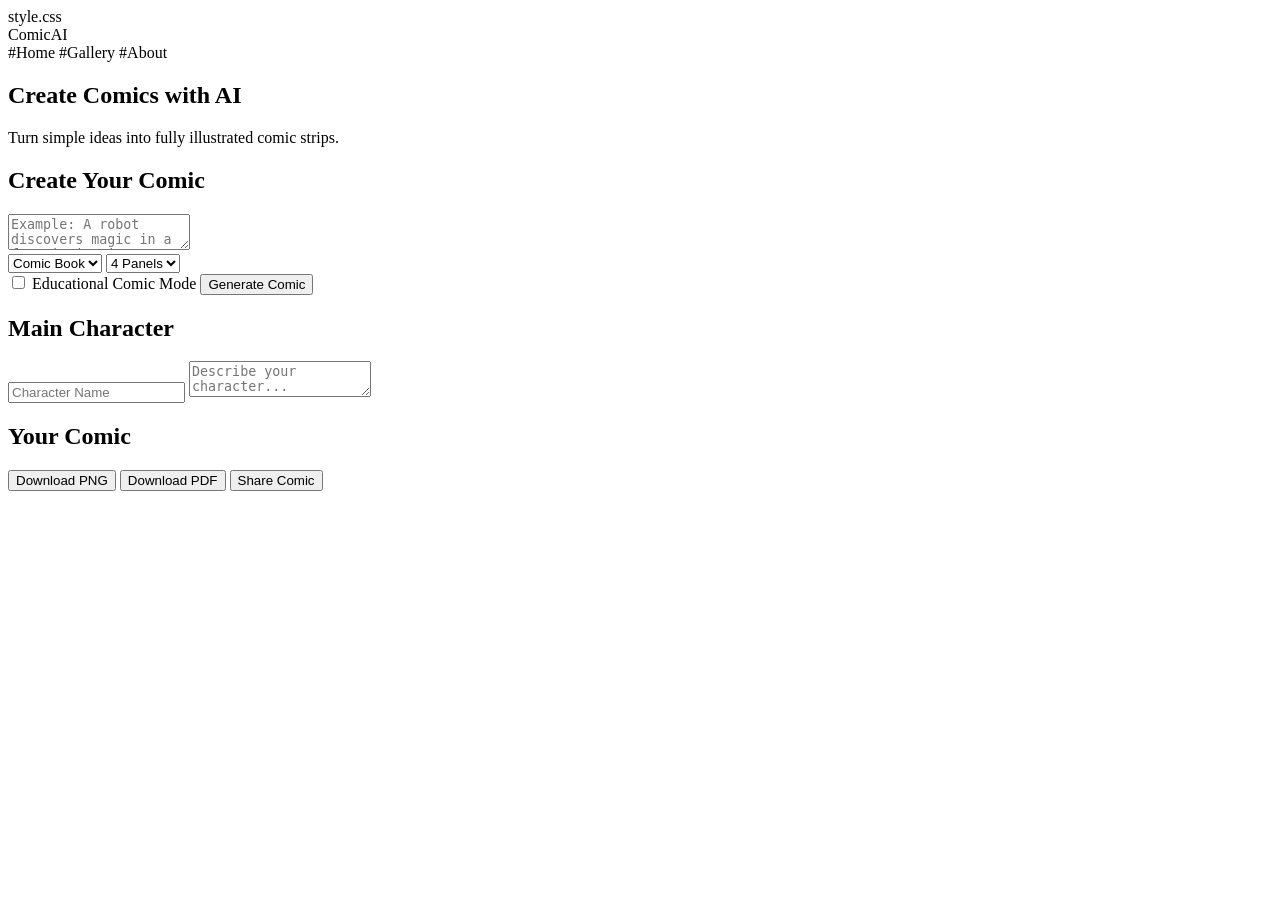
==== index.html @ 43e2dc26 "changes made" ====
<!DOCTYPE html>
<html lang="en">
<head>
    <meta charset="UTF-8">
    <meta name="viewport" content="width=device-width, initial-scale=1.0">
    <title>ComicAI Studio</title>
    style.css
</head>
<body>

    <!-- Navbar -->
    <header class="navbar">
        <div class="logo">ComicAI</div>

        <nav>
            #Home</a>
            #Gallery</a>
            #About</a>
        </nav>
    </header>

    <!-- Hero Section -->
    <section class="hero">
        <h1>Create Comics with AI</h1>
        <p>Turn simple ideas into fully illustrated comic strips.</p>
    </section>

    <!-- Comic Creator -->
    <section class="creator-box">
        <h2>Create Your Comic</h2>

        <textarea
            id="promptInput"
            placeholder="Example: A robot discovers magic in a futuristic city..."
        ></textarea>

        <div class="controls">
            <select id="styleSelect">
                <option>Comic Book</option>
                <option>Manga</option>
                <option>Cartoon</option>
                <option>Superhero</option>
                <option>Sci-Fi</option>
            </select>

            <select id="panelCount">
                <option value="4">4 Panels</option>
                <option value="6">6 Panels</option>
                <option value="8">8 Panels</option>
            </select>
        </div>

        <label class="learning-mode">
            <input type="checkbox">
            Educational Comic Mode
        </label>

        <button id="generateBtn">Generate Comic</button>
    </section>

    <!-- Character Builder -->
    <section class="character-builder">
        <h2>Main Character</h2>

        <input
            type="text"
            id="characterName"
            placeholder="Character Name">

        <textarea
            id="characterDescription"
            placeholder="Describe your character..."
        ></textarea>
    </section>

    <!-- Comic Output -->
    <section id="comicSection">
        <h2>Your Comic</h2>

        <div class="comic-grid"></div>
    </section>

    <!-- Download Buttons -->
    <section class="download-section">
        <button>Download PNG</button>
        <button>Download PDF</button>
        <button>Share Comic</button>
    </section>

    <!-- Community Section -->
    <section class="community">
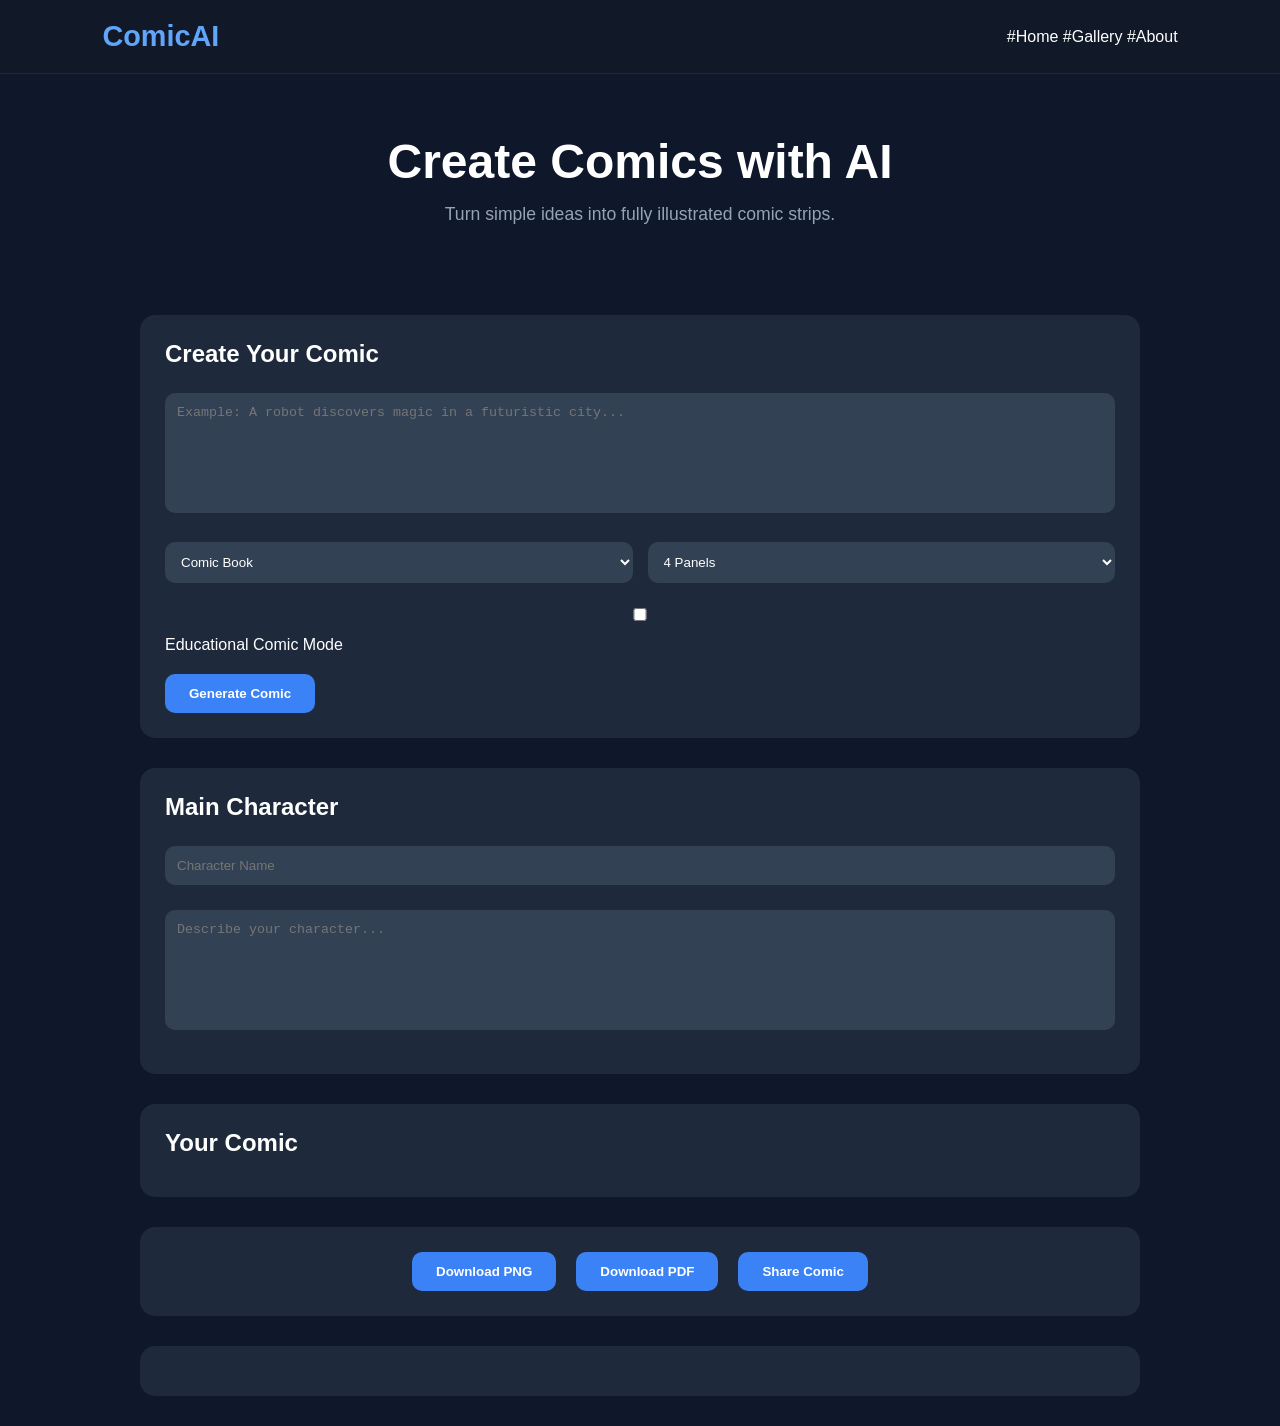
==== commit c13688b7: "changed again" ====
--- a/index.html
+++ b/index.html
@@ -4,7 +4,7 @@
     <meta charset="UTF-8">
     <meta name="viewport" content="width=device-width, initial-scale=1.0">
     <title>ComicAI Studio</title>
-    style.css
+    <link rel="stylesheet" href="style.css">
 </head>
 <body>
 
--- a/style.css
+++ b/style.css
@@ -0,0 +1,182 @@
+* {
+    margin: 0;
+    padding: 0;
+    box-sizing: border-box;
+}
+
+body {
+    font-family: Arial, sans-serif;
+    background: #0f172a;
+    color: white;
+    min-height: 100vh;
+}
+
+.navbar {
+    display: flex;
+    justify-content: space-between;
+    align-items: center;
+    padding: 20px 8%;
+    background: #111827;
+    border-bottom: 1px solid #1f2937;
+}
+
+.logo {
+    font-size: 1.8rem;
+    font-weight: bold;
+    color: #60a5fa;
+}
+
+nav {
+    display: flex;
+    gap: 25px;
+}
+
+nav a {
+    color: white;
+    text-decoration: none;
+    transition: 0.3s;
+}
+
+nav a:hover {
+    color: #60a5fa;
+}
+
+.hero {
+    text-align: center;
+    padding: 60px 20px;
+}
+
+.hero h1 {
+    font-size: 3rem;
+    margin-bottom: 15px;
+}
+
+.hero p {
+    color: #94a3b8;
+    font-size: 1.1rem;
+}
+
+.creator-box,
+.character-builder,
+.community,
+.download-section,
+#comicSection {
+    width: 90%;
+    max-width: 1000px;
+    margin: 30px auto;
+    background: #1e293b;
+    padding: 25px;
+    border-radius: 15px;
+}
+
+.creator-box h2,
+.character-builder h2,
+.community h2,
+#comicSection h2 {
+    margin-bottom: 15px;
+}
+
+textarea,
+input,
+select {
+    width: 100%;
+    padding: 12px;
+    margin-top: 10px;
+    margin-bottom: 15px;
+    border: none;
+    outline: none;
+    border-radius: 10px;
+    background: #334155;
+    color: white;
+}
+
+textarea {
+    min-height: 120px;
+    resize: none;
+}
+
+.controls {
+    display: flex;
+    gap: 15px;
+}
+
+button {
+    padding: 12px 24px;
+    border: none;
+    border-radius: 10px;
+    background: #3b82f6;
+    color: white;
+    cursor: pointer;
+    font-weight: bold;
+    transition: 0.3s;
+}
+
+button:hover {
+    background: #2563eb;
+    transform: translateY(-2px);
+}
+
+.learning-mode {
+    display: block;
+    margin-bottom: 20px;
+}
+
+.comic-grid {
+    display: grid;
+    grid-template-columns: repeat(auto-fit, minmax(300px, 1fr));
+    gap: 20px;
+}
+
+.comic-panel {
+    background: white;
+    color: black;
+    border-radius: 12px;
+    overflow: hidden;
+    min-height: 300px;
+    padding: 10px;
+    position: relative;
+}
+
+.comic-panel img {
+    width: 100%;
+    display: block;
+}
+
+.speech {
+    background: white;
+    border: 2px solid black;
+    border-radius: 20px;
+    padding: 10px;
+    margin-top: 10px;
+    font-weight: bold;
+}
+
+.download-section {
+    display: flex;
+    justify-content: center;
+    gap: 20px;
+}
+
+.community-grid {
+    display: grid;
+    grid-template-columns: repeat(auto-fit, minmax(220px, 1fr));
+    gap: 20px;
+}
+
+.community-card {
+    background: #334155;
+    padding: 40px;
+    text-align: center;
+    border-radius: 12px;
+    transition: 0.3s;
+}
+
+.community-card:hover {
+    transform: translateY(-5px);
+}
+
+footer {
+    text-align: center;
+    padding: 25px;
+    color: #94a3b8;
+}
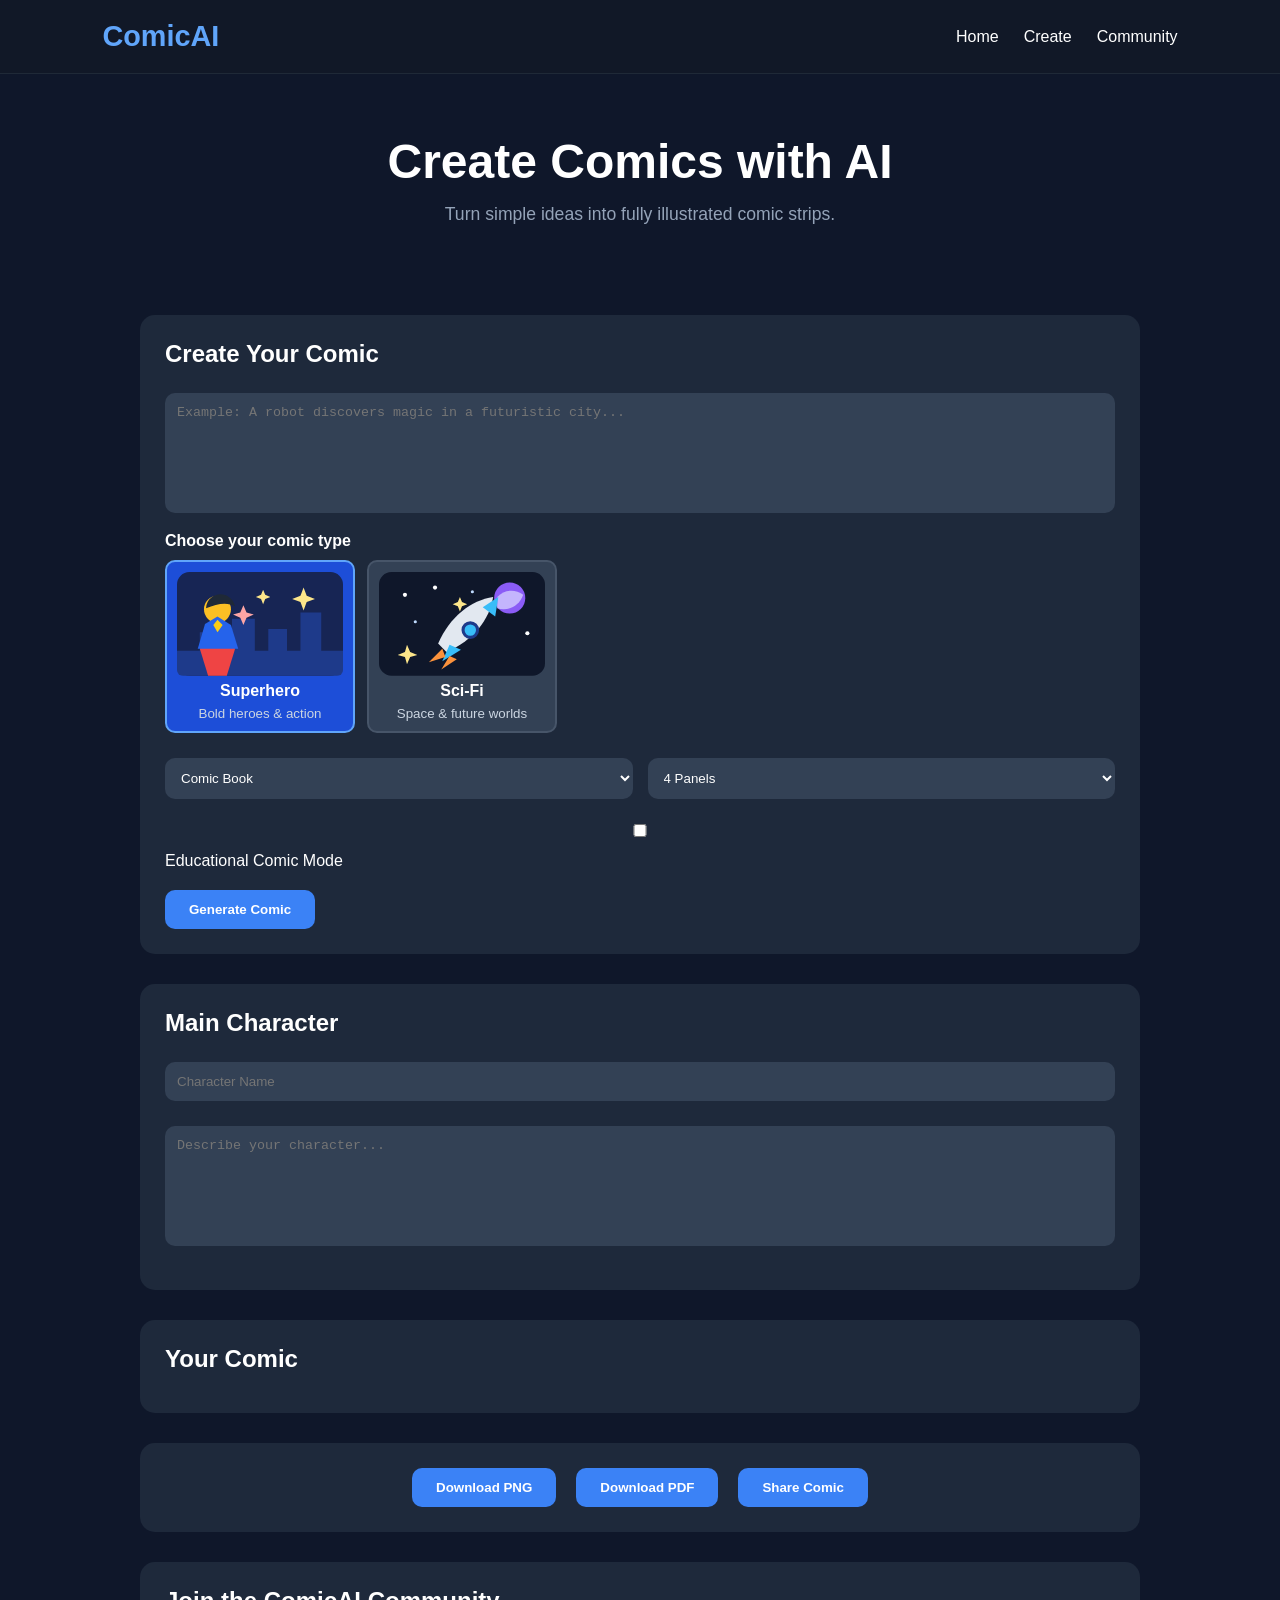
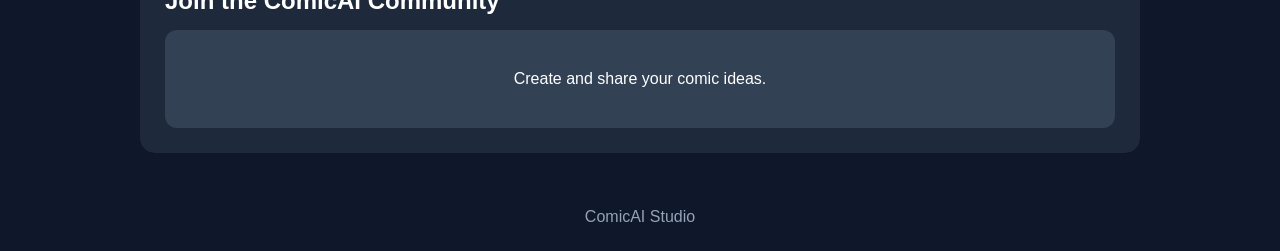
==== commit 4f35d1db: "I changed the types of comics to certain genres to be buttons so they are interactive and you can se" ====
--- a/index.html
+++ b/index.html
@@ -13,14 +13,14 @@
         <div class="logo">ComicAI</div>
 
         <nav>
-            #Home</a>
-            #Gallery</a>
-            #About</a>
+            <a href="#home">Home</a>
+            <a href="#comicSection">Create</a>
+            <a href="#community">Community</a>
         </nav>
     </header>
 
     <!-- Hero Section -->
-    <section class="hero">
+    <section class="hero" id="home">
         <h1>Create Comics with AI</h1>
         <p>Turn simple ideas into fully illustrated comic strips.</p>
     </section>
@@ -34,13 +34,56 @@
             placeholder="Example: A robot discovers magic in a futuristic city..."
         ></textarea>
 
+        <fieldset class="genre-picker">
+            <legend>Choose your comic type</legend>
+            <label class="genre-option">
+                <input type="radio" name="comicType" value="Superhero" checked>
+                <span>
+                    <svg class="genre-art superhero-art" viewBox="0 0 160 100" role="img" aria-label="Illustration of a superhero above a city">
+                        <rect width="160" height="100" rx="12" fill="#172554"/>
+                        <path d="M0 76h22V58h19v18h12V45h22v31h13V55h18v21h13V39h20v37h21v24H0z" fill="#1e3a8a"/>
+                        <path d="m22 74 16-17 18 17-8 26H30z" fill="#ef4444"/>
+                        <circle cx="39" cy="36" r="13" fill="#fbbf24"/>
+                        <path d="M28 35c1-16 23-19 28-2-7-4-17-3-28 2" fill="#1f2937"/>
+                        <path d="m27 50 12-7 13 8 7 23H20z" fill="#2563eb"/>
+                        <path d="m35 51 4-5 5 5-5 7z" fill="#facc15"/>
+                        <path d="m122 15 3 8 8 3-8 3-3 8-3-8-8-3 8-3zM83 17l2 5 5 2-5 2-2 5-2-5-5-2 5-2z" fill="#fde68a"/>
+                        <path d="m64 32 3 7 7 2-7 3-3 7-3-7-7-3 7-2z" fill="#fca5a5"/>
+                    </svg>
+                    <strong>Superhero</strong>
+                    <small>Bold heroes &amp; action</small>
+                </span>
+            </label>
+            <label class="genre-option">
+                <input type="radio" name="comicType" value="Sci-Fi">
+                <span>
+                    <svg class="genre-art scifi-art" viewBox="0 0 160 100" role="img" aria-label="Illustration of a rocket in outer space">
+                        <rect width="160" height="100" rx="12" fill="#0f172a"/>
+                        <circle cx="126" cy="25" r="15" fill="#8b5cf6"/>
+                        <path d="M114 24c7-7 17-8 25-2-4 11-14 16-25 13z" fill="#c4b5fd"/>
+                        <circle cx="25" cy="22" r="2" fill="#fff"/>
+                        <circle cx="54" cy="15" r="2" fill="#fff"/>
+                        <circle cx="143" cy="59" r="2" fill="#fff"/>
+                        <circle cx="35" cy="48" r="1.5" fill="#bfdbfe"/>
+                        <circle cx="90" cy="19" r="1.5" fill="#bfdbfe"/>
+                        <path d="M57 69c11-26 32-42 53-45-3 21-19 42-45 53z" fill="#e2e8f0"/>
+                        <path d="m100 34 15-10-3 19z" fill="#38bdf8"/>
+                        <path d="m68 70-7 16 18-11z" fill="#38bdf8"/>
+                        <circle cx="88" cy="56" r="7" fill="#38bdf8" stroke="#1e3a8a" stroke-width="3"/>
+                        <path d="m61 74-13 13 16-5M68 81l-8 13 15-10" fill="#fb923c"/>
+                        <path d="m27 70 3 7 7 3-7 2-3 7-2-7-7-2 7-3zM78 24l2 5 5 2-5 2-2 5-2-5-5-2 5-2z" fill="#fde68a"/>
+                    </svg>
+                    <strong>Sci-Fi</strong>
+                    <small>Space &amp; future worlds</small>
+                </span>
+            </label>
+        </fieldset>
+
         <div class="controls">
             <select id="styleSelect">
                 <option>Comic Book</option>
                 <option>Manga</option>
                 <option>Cartoon</option>
-                <option>Superhero</option>
-                <option>Sci-Fi</option>
             </select>
 
             <select id="panelCount">
@@ -88,4 +131,17 @@
     </section>
 
     <!-- Community Section -->
-    <section class="community">+    <section class="community" id="community">
+        <h2>Join the ComicAI Community</h2>
+        <div class="community-grid">
+            <div class="community-card">Create and share your comic ideas.</div>
+        </div>
+    </section>
+
+    <footer>
+        <p>ComicAI Studio</p>
+    </footer>
+
+    <script src="comic.js"></script>
+</body>
+</html>
--- a/style.css
+++ b/style.css
@@ -90,6 +90,76 @@
     color: white;
 }
 
+fieldset.genre-picker {
+    display: flex;
+    flex-wrap: wrap;
+    gap: 12px;
+    border: 0;
+    margin: 0 0 15px;
+}
+
+.genre-picker legend {
+    margin-bottom: 10px;
+    font-weight: bold;
+}
+
+.genre-option {
+    position: relative;
+    cursor: pointer;
+    width: min(100%, 190px);
+}
+
+.genre-option input {
+    position: absolute;
+    z-index: 1;
+    top: 10px;
+    left: 10px;
+    width: 1px;
+    height: 1px;
+    margin: 0;
+    padding: 0;
+    opacity: 0;
+}
+
+.genre-option span {
+    display: flex;
+    min-height: 168px;
+    flex-direction: column;
+    align-items: center;
+    gap: 6px;
+    padding: 10px;
+    border: 2px solid #475569;
+    border-radius: 10px;
+    background: #334155;
+    text-align: center;
+    transition: 0.2s;
+}
+
+.genre-art {
+    display: block;
+    width: 100%;
+    height: auto;
+    border-radius: 6px;
+}
+
+.genre-option small {
+    color: #cbd5e1;
+}
+
+.genre-option input:checked + span {
+    border-color: #60a5fa;
+    background: #1d4ed8;
+}
+
+.genre-option:hover span {
+    border-color: #93c5fd;
+}
+
+.genre-option input:focus-visible + span {
+    outline: 3px solid white;
+    outline-offset: 3px;
+}
+
 textarea {
     min-height: 120px;
     resize: none;
@@ -142,6 +212,12 @@
     display: block;
 }
 
+.comic-type {
+    margin: 8px 0;
+    font-size: 0.9rem;
+    font-weight: bold;
+}
+
 .speech {
     background: white;
     border: 2px solid black;
@@ -179,4 +255,15 @@
     text-align: center;
     padding: 25px;
     color: #94a3b8;
+}
+
+@media (max-width: 600px) {
+    .controls,
+    .download-section {
+        flex-direction: column;
+    }
+
+    nav {
+        gap: 12px;
+    }
 }
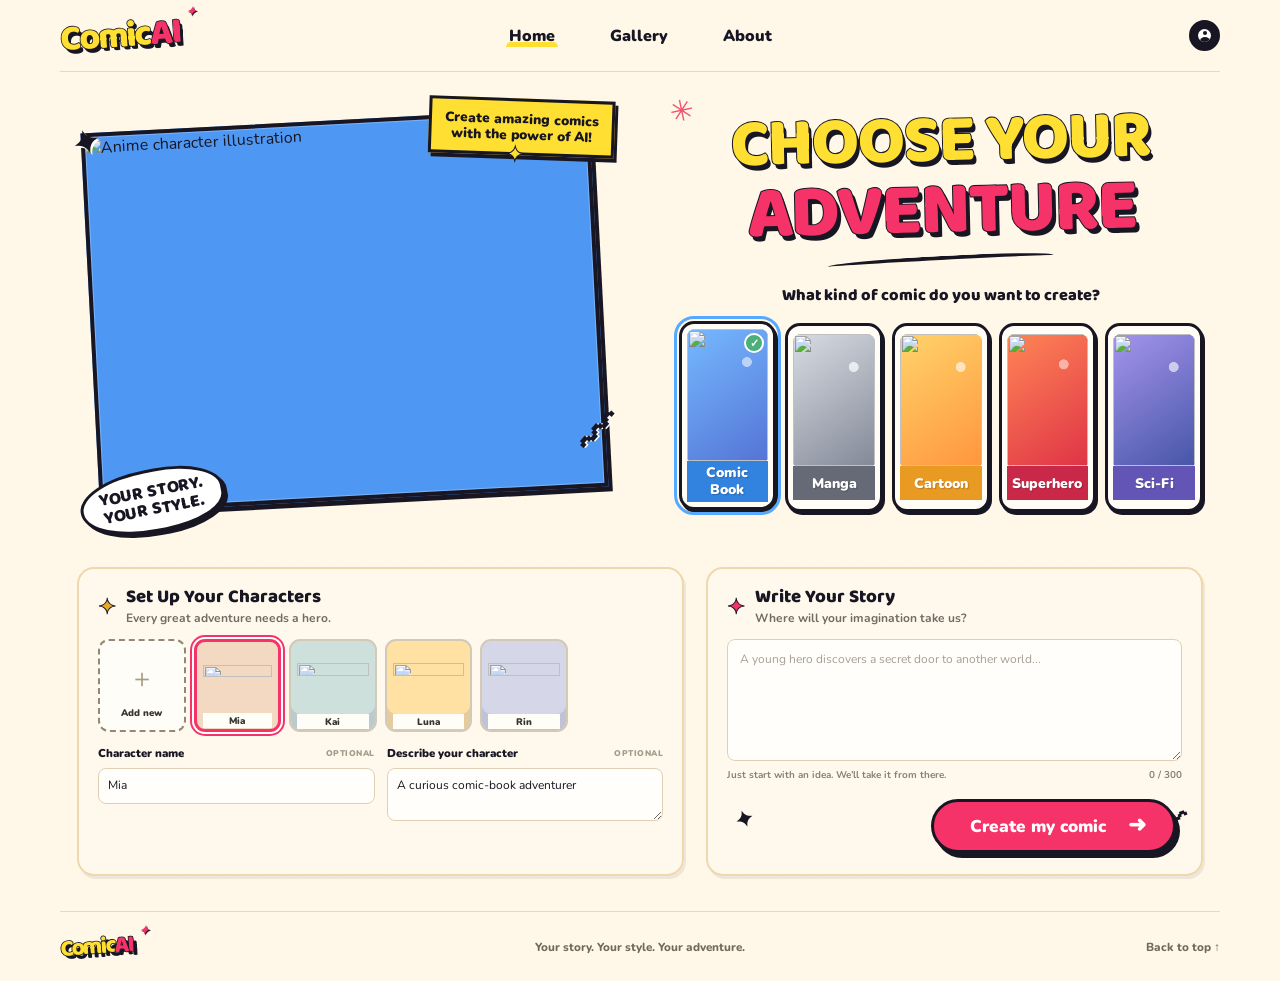
==== commit 8330b221: "Got the basic layout of the website" ====
--- a/index.html
+++ b/index.html
@@ -3,145 +3,124 @@
 <head>
     <meta charset="UTF-8">
     <meta name="viewport" content="width=device-width, initial-scale=1.0">
-    <title>ComicAI Studio</title>
+    <meta name="theme-color" content="#fff7e8">
+    <meta name="description" content="Create amazing comics with ComicAI. Choose your style and start your adventure.">
+    <title>ComicAI — choose your adventure</title>
     <link rel="stylesheet" href="style.css">
+    <script src="java_script_part.javascrapt" defer></script>
 </head>
 <body>
-
-    <!-- Navbar -->
-    <header class="navbar">
-        <div class="logo">ComicAI</div>
-
-        <nav>
-            <a href="#home">Home</a>
-            <a href="#comicSection">Create</a>
-            <a href="#community">Community</a>
+    <header class="site-header">
+        <a class="brand" href="#top" aria-label="ComicAI home">Comic<span>AI</span><i aria-hidden="true">✦</i></a>
+        <nav class="main-nav" aria-label="Main navigation">
+            <a class="active" href="#top" aria-current="page">Home</a>
+            <a href="#studio">Gallery</a>
+            <a href="#about">About</a>
         </nav>
+        <a class="profile-link" href="#studio" aria-label="Go to your comic studio"><span aria-hidden="true">●</span></a>
     </header>
 
-    <!-- Hero Section -->
-    <section class="hero" id="home">
-        <h1>Create Comics with AI</h1>
-        <p>Turn simple ideas into fully illustrated comic strips.</p>
-    </section>
+    <main id="top">
+        <form id="comicForm">
+            <section class="hero" id="about">
+                <div class="hero-art">
+                    <div class="hero-illustration">
+                        <img class="hero-character" src="https://images.unsplash.com/photo-1578632767115-351597cf2477?auto=format&amp;fit=crop&amp;w=1000&amp;q=85" alt="Anime character illustration">
+                        <div class="image-sticker">Create amazing comics<br>with the power of AI! <span aria-hidden="true">✦</span></div>
+                        <div class="story-sticker">YOUR STORY.<br>YOUR STYLE.</div>
+                        <span class="doodle doodle-one" aria-hidden="true">✦</span>
+                        <span class="doodle doodle-two" aria-hidden="true">〰</span>
+                    </div>
+                </div>
 
-    <!-- Comic Creator -->
-    <section class="creator-box">
-        <h2>Create Your Comic</h2>
+                <div class="hero-content">
+                    <div class="headline-doodle" aria-hidden="true">✳</div>
+                    <h1><span>CHOOSE YOUR</span><span class="pink-word">ADVENTURE</span></h1>
+                    <div class="headline-underline" aria-hidden="true"></div>
+                    <p class="style-question">What kind of comic do you want to create?</p>
+                    <div class="style-grid" role="group" aria-label="Choose a comic art style">
+                        <button class="style-option selected style-comicbook" type="button" data-style="Comic Book" aria-pressed="true">
+                            <span class="style-art"><img src="https://api.dicebear.com/9.x/avataaars/svg?seed=ComicBookHero&amp;backgroundColor=92d2ff" alt=""></span>
+                            <span class="style-name">Comic Book</span><span class="style-check" aria-hidden="true">✓</span>
+                        </button>
+                        <button class="style-option style-manga" type="button" data-style="Manga" aria-pressed="false">
+                            <span class="style-art"><img src="https://api.dicebear.com/9.x/avataaars/svg?seed=Ren&amp;backgroundColor=d8dce3" alt=""></span>
+                            <span class="style-name">Manga</span><span class="style-check" aria-hidden="true">✓</span>
+                        </button>
+                        <button class="style-option style-cartoon" type="button" data-style="Cartoon" aria-pressed="false">
+                            <span class="style-art"><img src="https://api.dicebear.com/9.x/avataaars/svg?seed=SunnyPup&amp;backgroundColor=ffd36a" alt=""></span>
+                            <span class="style-name">Cartoon</span><span class="style-check" aria-hidden="true">✓</span>
+                        </button>
+                        <button class="style-option style-superhero" type="button" data-style="Superhero" aria-pressed="false">
+                            <span class="style-art"><img src="https://api.dicebear.com/9.x/avataaars/svg?seed=SkyCaptain&amp;backgroundColor=ffad8f" alt=""></span>
+                            <span class="style-name">Superhero</span><span class="style-check" aria-hidden="true">✓</span>
+                        </button>
+                        <button class="style-option style-scifi" type="button" data-style="Sci-Fi" aria-pressed="false">
+                            <span class="style-art"><img src="https://api.dicebear.com/9.x/avataaars/svg?seed=GalaxyExplorer&amp;backgroundColor=c7b8f3" alt=""></span>
+                            <span class="style-name">Sci-Fi</span><span class="style-check" aria-hidden="true">✓</span>
+                        </button>
+                    </div>
+                </div>
+            </section>
 
-        <textarea
-            id="promptInput"
-            placeholder="Example: A robot discovers magic in a futuristic city..."
-        ></textarea>
+            <section class="studio-section" id="studio">
+                <div class="character-card">
+                    <div class="card-title"><span class="title-spark" aria-hidden="true">✦</span><div><h2>Set up your characters</h2><p>Every great adventure needs a hero.</p></div></div>
+                    <div class="character-gallery" id="characterGallery" role="group" aria-label="Choose or add a character">
+                        <button class="character-tile add-tile" id="addCharacter" type="button"><span>＋</span><small>Add new</small></button>
+                        <button class="character-tile portrait portrait-one selected" type="button" data-character-id="mia" aria-pressed="true" aria-label="Select Mia">
+                            <img src="https://api.dicebear.com/9.x/avataaars/svg?seed=Mia&amp;backgroundColor=ffe1a4" alt=""><small>Mia</small>
+                        </button>
+                        <button class="character-tile portrait portrait-two" type="button" data-character-id="kai" aria-pressed="false" aria-label="Select Kai">
+                            <img src="https://api.dicebear.com/9.x/avataaars/svg?seed=Kai&amp;backgroundColor=cde0dc" alt=""><small>Kai</small>
+                        </button>
+                        <button class="character-tile portrait portrait-three" type="button" data-character-id="luna" aria-pressed="false" aria-label="Select Luna">
+                            <img src="https://api.dicebear.com/9.x/avataaars/svg?seed=Luna&amp;backgroundColor=ffd5dc" alt=""><small>Luna</small>
+                        </button>
+                        <button class="character-tile portrait portrait-four" type="button" data-character-id="rin" aria-pressed="false" aria-label="Select Rin">
+                            <img src="https://api.dicebear.com/9.x/avataaars/svg?seed=Rin&amp;backgroundColor=d5d6e8" alt=""><small>Rin</small>
+                        </button>
+                    </div>
+                    <div class="character-fields">
+                        <div class="character-field">
+                            <label for="characterName">Character name <span>OPTIONAL</span></label>
+                            <input id="characterName" name="characterName" type="text" maxlength="32" placeholder="e.g. Captain Comet">
+                        </div>
+                        <div class="character-field">
+                            <label for="characterDescription">Describe your character <span>OPTIONAL</span></label>
+                            <textarea id="characterDescription" name="characterDescription" rows="2" maxlength="180" placeholder="A brave hero with a big imagination..."></textarea>
+                        </div>
+                    </div>
+                </div>
 
-        <fieldset class="genre-picker">
-            <legend>Choose your comic type</legend>
-            <label class="genre-option">
-                <input type="radio" name="comicType" value="Superhero" checked>
-                <span>
-                    <svg class="genre-art superhero-art" viewBox="0 0 160 100" role="img" aria-label="Illustration of a superhero above a city">
-                        <rect width="160" height="100" rx="12" fill="#172554"/>
-                        <path d="M0 76h22V58h19v18h12V45h22v31h13V55h18v21h13V39h20v37h21v24H0z" fill="#1e3a8a"/>
-                        <path d="m22 74 16-17 18 17-8 26H30z" fill="#ef4444"/>
-                        <circle cx="39" cy="36" r="13" fill="#fbbf24"/>
-                        <path d="M28 35c1-16 23-19 28-2-7-4-17-3-28 2" fill="#1f2937"/>
-                        <path d="m27 50 12-7 13 8 7 23H20z" fill="#2563eb"/>
-                        <path d="m35 51 4-5 5 5-5 7z" fill="#facc15"/>
-                        <path d="m122 15 3 8 8 3-8 3-3 8-3-8-8-3 8-3zM83 17l2 5 5 2-5 2-2 5-2-5-5-2 5-2z" fill="#fde68a"/>
-                        <path d="m64 32 3 7 7 2-7 3-3 7-3-7-7-3 7-2z" fill="#fca5a5"/>
-                    </svg>
-                    <strong>Superhero</strong>
-                    <small>Bold heroes &amp; action</small>
-                </span>
-            </label>
-            <label class="genre-option">
-                <input type="radio" name="comicType" value="Sci-Fi">
-                <span>
-                    <svg class="genre-art scifi-art" viewBox="0 0 160 100" role="img" aria-label="Illustration of a rocket in outer space">
-                        <rect width="160" height="100" rx="12" fill="#0f172a"/>
-                        <circle cx="126" cy="25" r="15" fill="#8b5cf6"/>
-                        <path d="M114 24c7-7 17-8 25-2-4 11-14 16-25 13z" fill="#c4b5fd"/>
-                        <circle cx="25" cy="22" r="2" fill="#fff"/>
-                        <circle cx="54" cy="15" r="2" fill="#fff"/>
-                        <circle cx="143" cy="59" r="2" fill="#fff"/>
-                        <circle cx="35" cy="48" r="1.5" fill="#bfdbfe"/>
-                        <circle cx="90" cy="19" r="1.5" fill="#bfdbfe"/>
-                        <path d="M57 69c11-26 32-42 53-45-3 21-19 42-45 53z" fill="#e2e8f0"/>
-                        <path d="m100 34 15-10-3 19z" fill="#38bdf8"/>
-                        <path d="m68 70-7 16 18-11z" fill="#38bdf8"/>
-                        <circle cx="88" cy="56" r="7" fill="#38bdf8" stroke="#1e3a8a" stroke-width="3"/>
-                        <path d="m61 74-13 13 16-5M68 81l-8 13 15-10" fill="#fb923c"/>
-                        <path d="m27 70 3 7 7 3-7 2-3 7-2-7-7-2 7-3zM78 24l2 5 5 2-5 2-2 5-2-5-5-2 5-2z" fill="#fde68a"/>
-                    </svg>
-                    <strong>Sci-Fi</strong>
-                    <small>Space &amp; future worlds</small>
-                </span>
-            </label>
-        </fieldset>
+                <div class="story-card">
+                    <div class="card-title"><span class="title-spark story-spark" aria-hidden="true">✦</span><div><h2>Write your story</h2><p>Where will your imagination take us?</p></div></div>
+                    <label class="visually-hidden" for="storyPrompt">Your comic story</label>
+                    <textarea id="storyPrompt" name="storyPrompt" rows="4" maxlength="300" required placeholder="A young hero discovers a secret door to another world..."></textarea>
+                    <div class="field-foot"><span>Just start with an idea. We’ll take it from there.</span><span id="characterCount">0 / 300</span></div>
+                    <div class="create-row">
+                        <button class="create-button" type="submit"><span>Create my comic</span><span aria-hidden="true">➜</span></button>
+                        <span class="button-spark button-spark-left" aria-hidden="true">✦</span>
+                        <span class="button-spark button-spark-right" aria-hidden="true">〰</span>
+                    </div>
+                </div>
+            </section>
+        </form>
 
-        <div class="controls">
-            <select id="styleSelect">
-                <option>Comic Book</option>
-                <option>Manga</option>
-                <option>Cartoon</option>
-            </select>
+        <section id="comicResult" class="result-section" aria-live="polite" hidden>
+            <div class="result-heading">
+                <div><div class="eyebrow"><span aria-hidden="true">✦</span> FRESH OFF THE PRESS</div><h2>Your story, in panels.</h2></div>
+                <span class="result-style" id="resultStyle"></span>
+            </div>
+            <div class="comic-grid" id="comicGrid"></div>
+            <p class="preview-note">This is your story preview. Connect an image-generation service to bring each panel to life.</p>
+        </section>
+    </main>
 
-            <select id="panelCount">
-                <option value="4">4 Panels</option>
-                <option value="6">6 Panels</option>
-                <option value="8">8 Panels</option>
-            </select>
-        </div>
-
-        <label class="learning-mode">
-            <input type="checkbox">
-            Educational Comic Mode
-        </label>
-
-        <button id="generateBtn">Generate Comic</button>
-    </section>
-
-    <!-- Character Builder -->
-    <section class="character-builder">
-        <h2>Main Character</h2>
-
-        <input
-            type="text"
-            id="characterName"
-            placeholder="Character Name">
-
-        <textarea
-            id="characterDescription"
-            placeholder="Describe your character..."
-        ></textarea>
-    </section>
-
-    <!-- Comic Output -->
-    <section id="comicSection">
-        <h2>Your Comic</h2>
-
-        <div class="comic-grid"></div>
-    </section>
-
-    <!-- Download Buttons -->
-    <section class="download-section">
-        <button>Download PNG</button>
-        <button>Download PDF</button>
-        <button>Share Comic</button>
-    </section>
-
-    <!-- Community Section -->
-    <section class="community" id="community">
-        <h2>Join the ComicAI Community</h2>
-        <div class="community-grid">
-            <div class="community-card">Create and share your comic ideas.</div>
-        </div>
-    </section>
-
-    <footer>
-        <p>ComicAI Studio</p>
+    <footer class="site-footer">
+        <a class="brand" href="#top">Comic<span>AI</span><i aria-hidden="true">✦</i></a>
+        <p>Your story. Your style. Your adventure.</p>
+        <a href="#top">Back to top ↑</a>
     </footer>
-
-    <script src="comic.js"></script>
 </body>
-</html>+</html>
--- a/style.css
+++ b/style.css
@@ -1,269 +1,1129 @@
+@import url("https://fonts.googleapis.com/css2?family=Baloo+2:wght@500;600;700;800&family=Nunito:wght@500;600;700;800;900;1000&display=swap");
+
+:root {
+    --paper: #fff7e8;
+    --ink: #171622;
+    --pink: #f63368;
+    --yellow: #ffdf32;
+    --blue: #57a9ff;
+    --red: #f2504c;
+    --outline: 3px solid var(--ink);
+    --shadow: 4px 5px 0 var(--ink);
+    --display: "Baloo 2", "Trebuchet MS", sans-serif;
+    --body: "Nunito", "Trebuchet MS", sans-serif;
+}
+
 * {
+    box-sizing: border-box;
+}
+
+html {
+    scroll-behavior: smooth;
+}
+
+body {
     margin: 0;
-    padding: 0;
-    box-sizing: border-box;
-}
-
-body {
-    font-family: Arial, sans-serif;
-    background: #0f172a;
+    color: var(--ink);
+    font-family: var(--body);
+    background-color: var(--paper);
+    background-image: radial-gradient(rgba(241, 193, 112, .19) .8px, transparent .8px);
+    background-size: 13px 13px;
+}
+
+button,
+input,
+textarea {
+    font: inherit;
+}
+
+a {
+    color: inherit;
+    text-decoration: none;
+}
+
+.site-header,
+main,
+.site-footer {
+    width: min(1160px, calc(100% - 44px));
+    margin-inline: auto;
+}
+
+.site-header {
+    position: relative;
+    min-height: 72px;
+    display: grid;
+    grid-template-columns: 1fr auto 1fr;
+    align-items: center;
+    border-bottom: 1px solid #ead9b9;
+}
+
+.brand {
+    position: relative;
+    width: max-content;
+    color: var(--yellow);
+    font-family: var(--display);
+    font-size: 2.25rem;
+    font-weight: 800;
+    line-height: 1;
+    letter-spacing: -2px;
+    -webkit-text-stroke: 1.6px var(--ink);
+    paint-order: stroke fill;
+    text-shadow: 3px 4px 0 var(--ink);
+    transform: rotate(-4deg);
+}
+
+.brand span {
+    color: var(--pink);
+}
+
+.brand i {
+    position: absolute;
+    top: -6px;
+    right: -15px;
+    color: var(--pink);
+    font-size: .78rem;
+    -webkit-text-stroke: 0;
+    text-shadow: 1px 1px var(--ink);
+}
+
+.main-nav {
+    display: flex;
+    align-items: center;
+    gap: 49px;
+    align-self: stretch;
+    font-size: 1rem;
+    font-weight: 1000;
+}
+
+.main-nav a {
+    position: relative;
+    display: grid;
+    align-items: center;
+    padding-inline: 3px;
+}
+
+.main-nav a.active::after {
+    position: absolute;
+    right: 0;
+    bottom: 0;
+    left: 0;
+    height: 5px;
+    border-radius: 8px 8px 0 0;
+    background: var(--yellow);
+    content: "";
+}
+
+.profile-link {
+    justify-self: end;
+    display: grid;
+    width: 31px;
+    height: 31px;
+    place-items: center;
+    border: 2px solid var(--ink);
+    border-radius: 50%;
+    background: var(--ink);
+}
+
+.profile-link span {
+    position: relative;
+    width: 13px;
+    height: 13px;
+    overflow: hidden;
+    border-radius: 50%;
+    background: white;
+    color: var(--ink);
+    font-size: 0;
+}
+
+.profile-link span::before,
+.profile-link span::after {
+    position: absolute;
+    left: 50%;
+    border-radius: 50%;
+    background: var(--ink);
+    content: "";
+    transform: translateX(-50%);
+}
+
+.profile-link span::before {
+    top: 2px;
+    width: 4px;
+    height: 4px;
+}
+
+.profile-link span::after {
+    bottom: -3px;
+    width: 10px;
+    height: 8px;
+}
+
+.hero {
+    display: grid;
+    grid-template-columns: minmax(0, 1.02fr) minmax(0, 1fr);
+    align-items: center;
+    gap: clamp(34px, 5.2vw, 70px);
+    padding: 35px 17px 34px;
+}
+
+.hero-art {
+    position: relative;
+    min-width: 0;
+    padding: 13px;
+}
+
+.hero-illustration {
+    position: relative;
+    min-height: 0;
+    aspect-ratio: 1.34;
+    border: 4px solid var(--ink);
+    background: #4e98f4;
+    box-shadow: var(--shadow);
+    transform: rotate(-3deg);
+}
+
+.hero-illustration::before {
+    position: absolute;
+    z-index: 2;
+    inset: 0;
+    border: 1px solid rgba(255, 255, 255, .26);
+    content: "";
+    pointer-events: none;
+}
+
+.hero-character {
+    display: block;
+    width: 100%;
+    height: 100%;
+    object-fit: cover;
+    object-position: center 30%;
+}
+
+.image-sticker {
+    position: absolute;
+    z-index: 3;
+    top: -16px;
+    right: -29px;
+    padding: 10px 13px;
+    border: 3px solid var(--ink);
+    background: var(--yellow);
+    box-shadow: 3px 4px 0 var(--ink);
+    font-size: clamp(.65rem, 1.2vw, .85rem);
+    font-weight: 1000;
+    line-height: 1.15;
+    text-align: center;
+    transform: rotate(5deg);
+}
+
+.image-sticker span {
+    position: absolute;
+    bottom: -14px;
+    left: 42%;
+    color: var(--yellow);
+    font-size: 1.25rem;
+    -webkit-text-stroke: 1px var(--ink);
+}
+
+.story-sticker {
+    position: absolute;
+    z-index: 3;
+    bottom: -26px;
+    left: -24px;
+    padding: 11px 17px;
+    border: 3px solid var(--ink);
+    border-radius: 48% 45% 44% 50%;
+    background: white;
+    box-shadow: 3px 4px 0 var(--ink);
+    font-family: var(--display);
+    font-size: clamp(.8rem, 1.7vw, 1.1rem);
+    font-weight: 800;
+    line-height: 1;
+    text-align: center;
+    transform: rotate(-8deg);
+}
+
+.doodle {
+    position: absolute;
+    z-index: 4;
+    color: var(--ink);
+    font-family: var(--display);
+    font-size: 2rem;
+    font-weight: 800;
+    text-shadow: 2px 2px white;
+}
+
+.doodle-one {
+    top: -17px;
+    left: -12px;
+    transform: rotate(-17deg);
+}
+
+.doodle-two {
+    right: -21px;
+    bottom: 13px;
+    font-size: 2.8rem;
+    transform: rotate(-45deg);
+}
+
+.hero-content {
+    position: relative;
+    min-width: 0;
+    padding: 3px 0 0;
+    text-align: center;
+}
+
+.headline-doodle {
+    position: absolute;
+    top: -16px;
+    left: -9px;
+    color: #ee5672;
+    font-size: 1.8rem;
+    transform: rotate(-12deg);
+}
+
+.hero h1 {
+    margin: 0;
+    font-family: var(--display);
+    font-size: clamp(2.8rem, 5.3vw, 4.55rem);
+    font-weight: 800;
+    line-height: .91;
+    letter-spacing: -2px;
+    -webkit-text-stroke: 2px var(--ink);
+    paint-order: stroke fill;
+    text-shadow: 3px 5px 0 var(--ink);
+    transform: rotate(-1.3deg);
+}
+
+.hero h1 span {
+    display: block;
+    color: var(--yellow);
+}
+
+.hero h1 .pink-word {
+    margin-top: 5px;
+    color: var(--pink);
+    font-size: 1.09em;
+}
+
+.headline-underline {
+    width: 43%;
+    height: 10px;
+    margin: 11px auto 16px;
+    border-top: 4px solid var(--ink);
+    border-radius: 50%;
+    transform: rotate(-3deg);
+}
+
+.style-question {
+    margin: 0 0 14px;
+    font-family: var(--display);
+    font-size: 1.02rem;
+    font-weight: 800;
+}
+
+.style-grid {
+    display: grid;
+    grid-template-columns: repeat(5, minmax(0, 1fr));
+    gap: 9px;
+}
+
+.style-option {
+    position: relative;
+    min-width: 0;
+    padding: 5px;
+    overflow: hidden;
+    border: 3px solid var(--ink);
+    border-radius: 15px;
+    background: #fffdf6;
+    box-shadow: 2px 3px 0 var(--ink);
     color: white;
-    min-height: 100vh;
-}
-
-.navbar {
+    text-align: center;
+    cursor: pointer;
+    transition: transform .16s, box-shadow .16s;
+}
+
+.style-option:hover {
+    box-shadow: 4px 5px 0 var(--ink);
+    transform: translateY(-3px) rotate(-1deg);
+}
+
+.style-option.selected {
+    outline: 3px solid var(--blue);
+    outline-offset: 2px;
+    transform: translateY(-2px);
+}
+
+.style-art {
+    display: grid;
+    height: clamp(83px, 12vw, 132px);
+    place-items: center;
+    overflow: hidden;
+    border-radius: 8px 8px 4px 4px;
+    background:
+        radial-gradient(circle at 74% 25%, rgba(255, 255, 255, .55) 0 4%, transparent 4.5%),
+        linear-gradient(145deg, #76b9ff, #5474d5);
+}
+
+.style-art img {
+    display: block;
+    width: 100%;
+    height: 100%;
+    object-fit: cover;
+    object-position: center;
+}
+
+.style-option.style-manga .style-art {
+    background:
+        radial-gradient(circle at 74% 25%, rgba(255, 255, 255, .7) 0 4%, transparent 4.5%),
+        linear-gradient(145deg, #d8dce3, #838998);
+}
+
+.style-option.style-cartoon .style-art {
+    background:
+        radial-gradient(circle at 74% 25%, rgba(255, 255, 255, .6) 0 4%, transparent 4.5%),
+        linear-gradient(145deg, #ffd36a, #ff963e);
+}
+
+.style-option.style-superhero .style-art {
+    background:
+        radial-gradient(circle at 70% 23%, rgba(255, 255, 255, .5) 0 4%, transparent 4.5%),
+        linear-gradient(145deg, #ff8556, #df3446);
+}
+
+.style-option.style-scifi .style-art {
+    background:
+        radial-gradient(circle at 74% 25%, rgba(255, 255, 255, .6) 0 4%, transparent 4.5%),
+        linear-gradient(145deg, #a594ed, #4656a7);
+}
+
+.style-option.style-comicbook .style-name {
+    background: #3183df;
+}
+
+.style-name {
+    display: flex;
+    min-height: 34px;
+    align-items: center;
+    justify-content: center;
+    padding: 3px 1px;
+    background: var(--blue);
+    font-size: clamp(.64rem, 1.15vw, .87rem);
+    font-weight: 1000;
+    line-height: 1.25;
+    overflow-wrap: anywhere;
+    white-space: normal;
+    text-shadow: 1px 1px 1px rgba(0, 0, 0, .2);
+}
+
+.style-cartoon .style-name {
+    background: #e89a22;
+}
+
+.style-manga .style-name {
+    background: #656a76;
+}
+
+.style-superhero .style-name {
+    background: #c92848;
+}
+
+.style-scifi .style-name {
+    background: #6355b5;
+}
+
+.style-check {
+    position: absolute;
+    top: 9px;
+    right: 9px;
+    display: none;
+    width: 20px;
+    height: 20px;
+    place-items: center;
+    border: 2px solid white;
+    border-radius: 50%;
+    background: #4caf7a;
+    color: white;
+    font-size: .7rem;
+    font-weight: 1000;
+}
+
+.style-option.selected .style-check {
+    display: grid;
+}
+
+.studio-section {
+    display: grid;
+    grid-template-columns: minmax(0, 1.1fr) minmax(0, .9fr);
+    align-items: stretch;
+    gap: 22px;
+    padding: 20px 17px 35px;
+}
+
+.character-card,
+.story-card {
+    min-width: 0;
+    padding: 18px 19px;
+    border: 2px solid #eed8ad;
+    border-radius: 17px;
+    background: rgba(255, 250, 238, .9);
+    box-shadow: 2px 3px 0 rgba(46, 36, 25, .08);
+}
+
+.card-title {
+    display: flex;
+    align-items: center;
+    gap: 10px;
+    margin-bottom: 13px;
+}
+
+.title-spark {
+    color: #e9a92b;
+    font-size: 1.4rem;
+    -webkit-text-stroke: 1px var(--ink);
+}
+
+.story-spark {
+    color: var(--pink);
+}
+
+.card-title h2 {
+    margin: 0;
+    font-family: var(--display);
+    font-size: 1.16rem;
+    font-weight: 800;
+    line-height: 1.1;
+    text-transform: capitalize;
+}
+
+.card-title p {
+    margin: 3px 0 0;
+    color: #716b64;
+    font-size: .75rem;
+    font-weight: 700;
+}
+
+.character-gallery {
+    display: grid;
+    grid-template-columns: repeat(6, minmax(0, 1fr));
+    gap: 8px;
+    margin-bottom: 14px;
+}
+
+.character-tile {
+    position: relative;
+    display: grid;
+    min-width: 0;
+    aspect-ratio: .94;
+    place-items: center;
+    overflow: hidden;
+    border: 2px solid #cbbd9f;
+    border-radius: 11px;
+    background: #fffdf7;
+    color: var(--ink);
+    font: inherit;
+    cursor: pointer;
+    transition: border-color .16s, box-shadow .16s, transform .16s;
+}
+
+.character-tile:hover {
+    border-color: var(--pink);
+    transform: translateY(-2px);
+}
+
+.character-tile.selected {
+    border: 3px solid var(--pink);
+    box-shadow: 0 0 0 2px white, 0 0 0 4px var(--pink);
+}
+
+.character-tile small {
+    position: relative;
+    z-index: 1;
+    display: block;
+    width: 100%;
+    padding: 3px 1px 2px;
+    background: #fffdf7;
+    color: #39342f;
+    font-size: clamp(.48rem, .75vw, .64rem);
+    font-weight: 900;
+    line-height: 1.1;
+    text-align: center;
+}
+
+.character-tile img {
+    display: block;
+    width: 100%;
+    height: calc(100% - 18px);
+    align-self: end;
+    object-fit: cover;
+    object-position: center 22%;
+}
+
+.add-tile {
+    border-style: dashed;
+    border-color: #948873;
+    background: #fffdf7;
+}
+
+.add-tile > span {
+    align-self: end;
+    color: #a79c87;
+    font-size: 1.6rem;
+    font-weight: 500;
+}
+
+.portrait {
+    align-items: end;
+    border-color: #d3c9b7;
+    background: #f3d9c1;
+    box-shadow: inset 0 -16px 0 rgba(95, 89, 121, .16);
+}
+
+.portrait-two {
+    background: #cde0dc;
+}
+
+.portrait-three {
+    background: #ffe1a4;
+}
+
+.portrait-four {
+    background: #d5d6e8;
+}
+
+.character-fields {
+    display: grid;
+    grid-template-columns: 1fr 1fr;
+    gap: 12px;
+}
+
+.character-field {
+    display: grid;
+    align-content: start;
+    gap: 7px;
+}
+
+.character-fields label {
+    display: flex;
+    align-items: center;
+    justify-content: space-between;
+    gap: 5px;
+    font-size: .71rem;
+    font-weight: 900;
+}
+
+.character-fields label span {
+    color: #a59b89;
+    font-size: .52rem;
+    letter-spacing: .5px;
+}
+
+.character-fields input,
+.character-fields textarea,
+.story-card > textarea {
+    width: 100%;
+    border: 1.5px solid #dfd0b4;
+    border-radius: 8px;
+    outline: none;
+    background: #fffefa;
+    color: var(--ink);
+    font-size: .75rem;
+    line-height: 1.45;
+    transition: border-color .18s, box-shadow .18s;
+}
+
+.character-fields input,
+.character-fields textarea {
+    min-width: 0;
+    padding: 8px 9px;
+}
+
+.character-fields textarea {
+    min-height: 36px;
+    resize: vertical;
+}
+
+.character-fields input:focus,
+.character-fields textarea:focus,
+.story-card > textarea:focus {
+    border-color: #ee6284;
+    box-shadow: 0 0 0 3px rgba(246, 51, 104, .12);
+}
+
+.character-fields input::placeholder,
+.character-fields textarea::placeholder,
+.story-card > textarea::placeholder {
+    color: #a79e91;
+}
+
+.story-card {
+    display: flex;
+    flex-direction: column;
+}
+
+.story-card > textarea {
+    flex: 1;
+    min-height: 122px;
+    padding: 11px 12px;
+    resize: vertical;
+}
+
+.field-foot {
     display: flex;
     justify-content: space-between;
+    gap: 8px;
+    margin-top: 7px;
+    color: #8b8173;
+    font-size: .62rem;
+    font-weight: 700;
+}
+
+.create-row {
+    position: relative;
+    display: flex;
+    justify-content: flex-end;
+    margin-top: auto;
+    padding: 17px 6px 3px;
+}
+
+.create-button {
+    position: relative;
+    z-index: 1;
+    display: inline-flex;
     align-items: center;
-    padding: 20px 8%;
-    background: #111827;
-    border-bottom: 1px solid #1f2937;
-}
-
-.logo {
-    font-size: 1.8rem;
-    font-weight: bold;
-    color: #60a5fa;
-}
-
-nav {
+    justify-content: center;
+    gap: 22px;
+    min-width: 245px;
+    min-height: 54px;
+    padding: 8px 17px 8px 26px;
+    border: 3px solid var(--ink);
+    border-radius: 40px;
+    background: var(--pink);
+    box-shadow: 4px 5px 0 var(--ink);
+    color: white;
+    font-size: 1.07rem;
+    font-weight: 1000;
+    cursor: pointer;
+    transition: box-shadow .16s, transform .16s, background .16s;
+}
+
+.create-button:hover {
+    background: #e9235a;
+    box-shadow: 6px 7px 0 var(--ink);
+    transform: translate(-2px, -2px);
+}
+
+.create-button span:last-child {
+    font-size: 1.35rem;
+    line-height: 1;
+}
+
+.button-spark {
+    position: absolute;
+    z-index: 0;
+    top: 22px;
+    color: var(--ink);
+    font-size: 1.4rem;
+    font-weight: 1000;
+}
+
+.button-spark-left {
+    left: 8px;
+    transform: rotate(-20deg);
+}
+
+.button-spark-right {
+    right: -5px;
+    top: 18px;
+    font-size: 2rem;
+    transform: rotate(-20deg);
+}
+
+.result-section {
+    padding: 24px 17px 50px;
+    border-top: 2px dashed #e4d4b6;
+}
+
+.result-section[hidden] {
+    display: none;
+}
+
+.result-heading {
     display: flex;
-    gap: 25px;
-}
-
-nav a {
-    color: white;
-    text-decoration: none;
-    transition: 0.3s;
-}
-
-nav a:hover {
-    color: #60a5fa;
-}
-
-.hero {
-    text-align: center;
-    padding: 60px 20px;
-}
-
-.hero h1 {
-    font-size: 3rem;
-    margin-bottom: 15px;
-}
-
-.hero p {
-    color: #94a3b8;
-    font-size: 1.1rem;
-}
-
-.creator-box,
-.character-builder,
-.community,
-.download-section,
-#comicSection {
-    width: 90%;
-    max-width: 1000px;
-    margin: 30px auto;
-    background: #1e293b;
-    padding: 25px;
-    border-radius: 15px;
-}
-
-.creator-box h2,
-.character-builder h2,
-.community h2,
-#comicSection h2 {
-    margin-bottom: 15px;
-}
-
-textarea,
-input,
-select {
+    align-items: end;
+    justify-content: space-between;
+    gap: 15px;
+    margin-bottom: 17px;
+}
+
+.eyebrow {
+    color: #8d7562;
+    font-size: .69rem;
+    font-weight: 1000;
+    letter-spacing: 1px;
+}
+
+.eyebrow span {
+    color: var(--pink);
+}
+
+.result-heading h2 {
+    margin: 4px 0 0;
+    font-family: var(--display);
+    font-size: 2rem;
+    font-weight: 800;
+}
+
+.result-style {
+    padding: 6px 12px;
+    border: 2px solid var(--ink);
+    border-radius: 20px;
+    background: var(--yellow);
+    font-size: .75rem;
+    font-weight: 1000;
+}
+
+.comic-grid {
+    display: grid;
+    grid-template-columns: repeat(4, minmax(0, 1fr));
+    gap: 12px;
+}
+
+.comic-panel {
+    overflow: hidden;
+    border: 3px solid var(--ink);
+    border-radius: 9px;
+    background: white;
+    box-shadow: 3px 4px 0 var(--ink);
+}
+
+.panel-art {
+    position: relative;
+    display: grid;
+    min-height: 130px;
+    place-items: center;
+    overflow: hidden;
+    background: linear-gradient(145deg, #55a5ff, #f2ae75);
+}
+
+.panel-art::before {
+    position: absolute;
+    right: -12%;
+    bottom: -44px;
+    left: -12%;
+    height: 90px;
+    border-radius: 50% 50% 0 0;
+    background: rgba(25, 30, 65, .65);
+    content: "";
+}
+
+.panel-art::after {
+    position: absolute;
+    top: 13px;
+    right: 14px;
+    width: 25px;
+    height: 25px;
+    border-radius: 50%;
+    background: #ffed9e;
+    content: "";
+}
+
+.panel-art img {
+    position: relative;
+    z-index: 1;
+    display: block;
     width: 100%;
-    padding: 12px;
-    margin-top: 10px;
-    margin-bottom: 15px;
-    border: none;
-    outline: none;
-    border-radius: 10px;
-    background: #334155;
-    color: white;
-}
-
-fieldset.genre-picker {
+    height: 130px;
+    object-fit: contain;
+    object-position: center bottom;
+}
+
+.panel-art.panel-2 {
+    background: linear-gradient(145deg, #89d7d0, #546baf);
+}
+
+.panel-art.panel-3 {
+    background: linear-gradient(145deg, #ffd26f, #f16b69);
+}
+
+.panel-art.panel-4 {
+    background: linear-gradient(145deg, #a9d4e5, #8369ae);
+}
+
+.comic-panel p {
+    min-height: 63px;
+    margin: 0;
+    padding: 9px 10px;
+    font-size: .7rem;
+    font-weight: 800;
+    line-height: 1.45;
+}
+
+.comic-panel p strong {
+    display: block;
+    margin-bottom: 3px;
+    color: #e82e61;
+    font-size: .59rem;
+    font-weight: 1000;
+    letter-spacing: .45px;
+    text-transform: uppercase;
+}
+
+.preview-note {
+    margin: 13px 0 0;
+    color: #81796c;
+    font-size: .71rem;
+}
+
+.site-footer {
+    min-height: 70px;
     display: flex;
-    flex-wrap: wrap;
-    gap: 12px;
-    border: 0;
-    margin: 0 0 15px;
-}
-
-.genre-picker legend {
-    margin-bottom: 10px;
-    font-weight: bold;
-}
-
-.genre-option {
-    position: relative;
-    cursor: pointer;
-    width: min(100%, 190px);
-}
-
-.genre-option input {
-    position: absolute;
-    z-index: 1;
-    top: 10px;
-    left: 10px;
+    align-items: center;
+    justify-content: space-between;
+    gap: 15px;
+    border-top: 1px solid #ead9b9;
+}
+
+.site-footer .brand {
+    font-size: 1.45rem;
+}
+
+.site-footer p,
+.site-footer > a:last-child {
+    margin: 0;
+    color: #72685c;
+    font-size: .73rem;
+    font-weight: 800;
+}
+
+.visually-hidden {
+    position: absolute;
     width: 1px;
     height: 1px;
-    margin: 0;
-    padding: 0;
-    opacity: 0;
-}
-
-.genre-option span {
-    display: flex;
-    min-height: 168px;
-    flex-direction: column;
-    align-items: center;
-    gap: 6px;
-    padding: 10px;
-    border: 2px solid #475569;
-    border-radius: 10px;
-    background: #334155;
-    text-align: center;
-    transition: 0.2s;
-}
-
-.genre-art {
-    display: block;
-    width: 100%;
-    height: auto;
-    border-radius: 6px;
-}
-
-.genre-option small {
-    color: #cbd5e1;
-}
-
-.genre-option input:checked + span {
-    border-color: #60a5fa;
-    background: #1d4ed8;
-}
-
-.genre-option:hover span {
-    border-color: #93c5fd;
-}
-
-.genre-option input:focus-visible + span {
-    outline: 3px solid white;
-    outline-offset: 3px;
-}
-
-textarea {
-    min-height: 120px;
-    resize: none;
-}
-
-.controls {
-    display: flex;
-    gap: 15px;
-}
-
-button {
-    padding: 12px 24px;
-    border: none;
-    border-radius: 10px;
-    background: #3b82f6;
-    color: white;
-    cursor: pointer;
-    font-weight: bold;
-    transition: 0.3s;
-}
-
-button:hover {
-    background: #2563eb;
-    transform: translateY(-2px);
-}
-
-.learning-mode {
-    display: block;
-    margin-bottom: 20px;
-}
-
-.comic-grid {
-    display: grid;
-    grid-template-columns: repeat(auto-fit, minmax(300px, 1fr));
-    gap: 20px;
-}
-
-.comic-panel {
-    background: white;
-    color: black;
-    border-radius: 12px;
     overflow: hidden;
-    min-height: 300px;
-    padding: 10px;
-    position: relative;
-}
-
-.comic-panel img {
-    width: 100%;
-    display: block;
-}
-
-.comic-type {
-    margin: 8px 0;
-    font-size: 0.9rem;
-    font-weight: bold;
-}
-
-.speech {
-    background: white;
-    border: 2px solid black;
-    border-radius: 20px;
-    padding: 10px;
-    margin-top: 10px;
-    font-weight: bold;
-}
-
-.download-section {
-    display: flex;
-    justify-content: center;
-    gap: 20px;
-}
-
-.community-grid {
-    display: grid;
-    grid-template-columns: repeat(auto-fit, minmax(220px, 1fr));
-    gap: 20px;
-}
-
-.community-card {
-    background: #334155;
-    padding: 40px;
-    text-align: center;
-    border-radius: 12px;
-    transition: 0.3s;
-}
-
-.community-card:hover {
-    transform: translateY(-5px);
-}
-
-footer {
-    text-align: center;
-    padding: 25px;
-    color: #94a3b8;
-}
-
-@media (max-width: 600px) {
-    .controls,
-    .download-section {
-        flex-direction: column;
-    }
-
-    nav {
-        gap: 12px;
-    }
-}+    clip: rect(0, 0, 0, 0);
+    white-space: nowrap;
+    clip-path: inset(50%);
+}
+
+@media (max-width: 900px) {
+    .site-header,
+    main,
+    .site-footer {
+        width: min(100% - 32px, 760px);
+    }
+
+    .hero {
+        gap: 32px;
+        padding-inline: 5px;
+    }
+
+    .hero h1 {
+        font-size: clamp(2.6rem, 6vw, 3.8rem);
+    }
+
+    .style-grid {
+        gap: 8px;
+    }
+
+    .studio-section {
+        gap: 14px;
+        padding-inline: 5px;
+    }
+
+    .character-card,
+    .story-card {
+        padding: 15px;
+    }
+
+    .character-gallery {
+        gap: 5px;
+    }
+}
+
+@media (max-width: 650px) {
+    .site-header,
+    main,
+    .site-footer {
+        width: calc(100% - 28px);
+    }
+
+    .site-header {
+        min-height: 64px;
+    }
+
+    .brand {
+        font-size: 1.9rem;
+    }
+
+    .main-nav {
+        gap: clamp(12px, 4vw, 27px);
+        font-size: .86rem;
+    }
+
+    .hero {
+        grid-template-columns: 1fr;
+        gap: 37px;
+        padding: 32px 6px 28px;
+    }
+
+    .hero-art {
+        width: min(100%, 465px);
+        margin-inline: auto;
+    }
+
+    .hero-content {
+        width: min(100%, 500px);
+        margin-inline: auto;
+    }
+
+    .hero h1 {
+        font-size: clamp(3rem, 10vw, 4.2rem);
+    }
+
+    .style-grid {
+        gap: 11px;
+    }
+
+    .style-art {
+        height: clamp(91px, 24vw, 133px);
+    }
+
+    .style-name {
+        min-height: 32px;
+        font-size: clamp(.58rem, 2.4vw, .78rem);
+    }
+
+    .studio-section {
+        grid-template-columns: 1fr;
+        gap: 14px;
+        padding-top: 17px;
+    }
+
+    .character-gallery {
+        gap: 9px;
+    }
+
+    .character-tile > span {
+        font-size: clamp(2rem, 8vw, 2.8rem);
+    }
+
+    .character-tile small {
+        font-size: clamp(.55rem, 2vw, .7rem);
+    }
+
+    .character-fields label {
+        font-size: .68rem;
+    }
+
+    .story-card > textarea {
+        min-height: 105px;
+    }
+
+    .comic-grid {
+        grid-template-columns: repeat(2, minmax(0, 1fr));
+    }
+}
+
+@media (max-width: 410px) {
+    .site-header,
+    main,
+    .site-footer {
+        width: calc(100% - 22px);
+    }
+
+    .brand {
+        font-size: 1.62rem;
+    }
+
+    .main-nav {
+        gap: 10px;
+        font-size: .74rem;
+    }
+
+    .profile-link {
+        width: 27px;
+        height: 27px;
+    }
+
+    .hero {
+        padding-top: 26px;
+    }
+
+    .hero-art {
+        padding: 9px;
+    }
+
+    .doodle-two {
+        right: -4px;
+    }
+
+    .image-sticker {
+        right: -16px;
+        padding: 7px 9px;
+        font-size: .62rem;
+    }
+
+    .story-sticker {
+        left: -12px;
+        bottom: -20px;
+        padding: 8px 12px;
+        font-size: .78rem;
+    }
+
+    .headline-doodle {
+        left: 0;
+    }
+
+    .style-grid {
+        gap: 7px;
+    }
+
+    .style-option {
+        padding: 4px;
+        border-width: 2px;
+        border-radius: 12px;
+    }
+
+    .style-art {
+        height: 83px;
+    }
+
+    .style-name {
+        font-size: clamp(.52rem, 2.3vw, .7rem);
+    }
+
+    .character-card,
+    .story-card {
+        padding: 13px;
+    }
+
+    .character-gallery {
+        gap: 5px;
+    }
+
+    .character-fields {
+        gap: 7px;
+    }
+
+    .character-fields label span {
+        font-size: .46rem;
+    }
+
+    .create-button {
+        min-width: 220px;
+        min-height: 49px;
+        font-size: .96rem;
+    }
+
+    .site-footer p {
+        display: none;
+    }
+}
+
+@media (prefers-reduced-motion: reduce) {
+    *,
+    *::before,
+    *::after {
+        scroll-behavior: auto !important;
+        transition-duration: .01ms !important;
+    }
+}
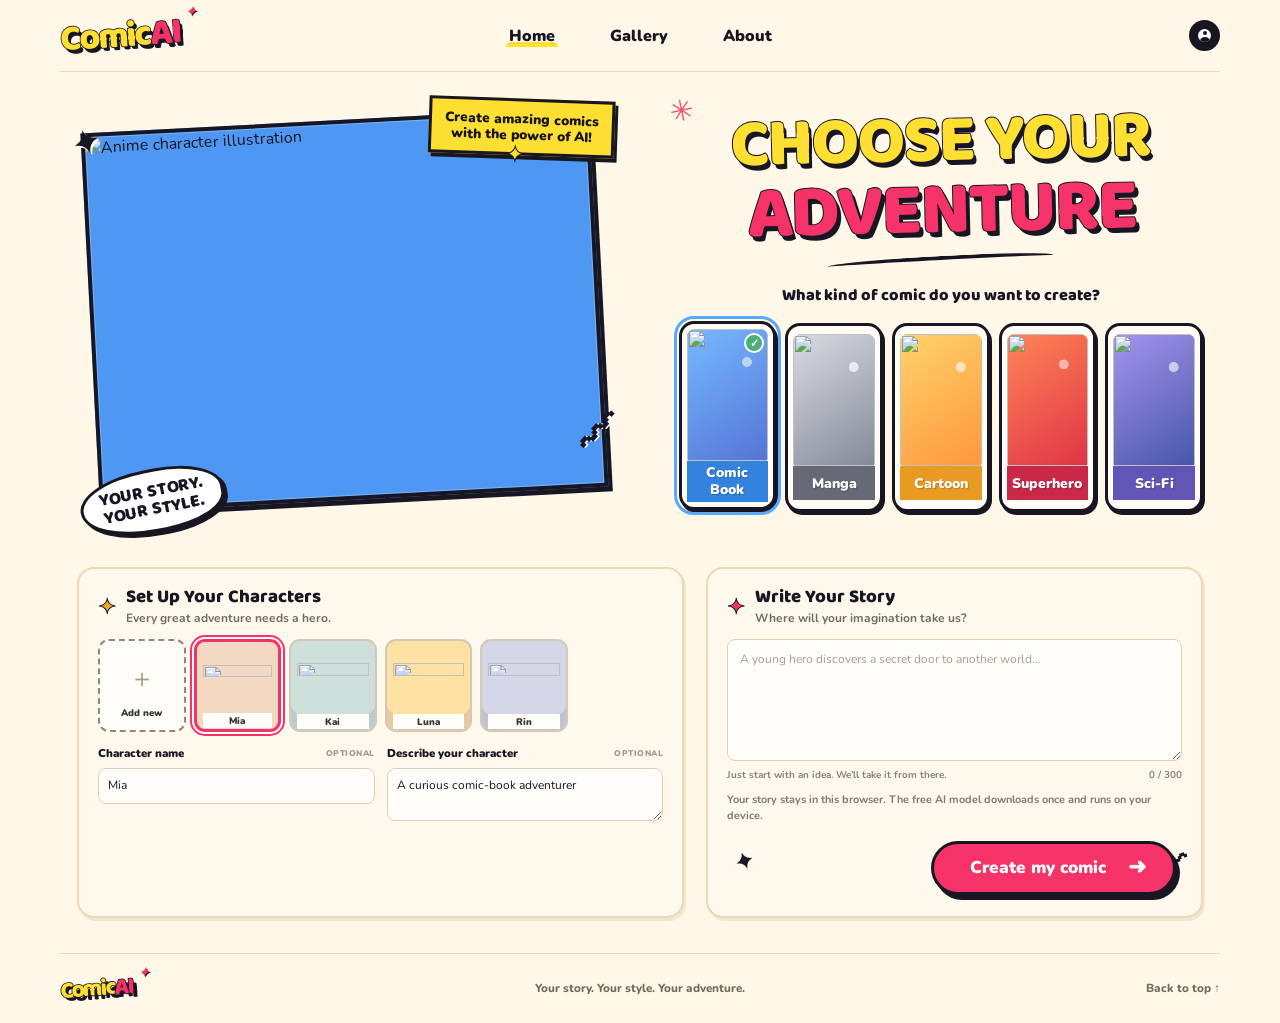
==== commit e6f14bb8: "changed to a "better" comic generator" ====
--- a/index.html
+++ b/index.html
@@ -98,8 +98,10 @@
                     <label class="visually-hidden" for="storyPrompt">Your comic story</label>
                     <textarea id="storyPrompt" name="storyPrompt" rows="4" maxlength="300" required placeholder="A young hero discovers a secret door to another world..."></textarea>
                     <div class="field-foot"><span>Just start with an idea. We’ll take it from there.</span><span id="characterCount">0 / 300</span></div>
+                    <p class="ml-note">Your story stays in this browser. The free AI model downloads once and runs on your device.</p>
+                    <p class="ml-status" id="mlStatus" role="status" aria-live="polite" hidden></p>
                     <div class="create-row">
-                        <button class="create-button" type="submit"><span>Create my comic</span><span aria-hidden="true">➜</span></button>
+                        <button class="create-button" id="generateBtn" type="submit"><span>Create my comic</span><span aria-hidden="true">➜</span></button>
                         <span class="button-spark button-spark-left" aria-hidden="true">✦</span>
                         <span class="button-spark button-spark-right" aria-hidden="true">〰</span>
                     </div>
--- a/style.css
+++ b/style.css
@@ -674,6 +674,29 @@
     color: #8b8173;
     font-size: .62rem;
     font-weight: 700;
+}
+
+.ml-status {
+    margin: 10px 0 0;
+    color: #6254a5;
+    font-size: .73rem;
+    font-weight: 800;
+}
+
+.ml-note {
+    margin: 10px 0 0;
+    color: #81796c;
+    font-size: .68rem;
+    font-weight: 700;
+    line-height: 1.45;
+}
+
+.ml-status[hidden] {
+    display: none;
+}
+
+.ml-status.error {
+    color: #bd294f;
 }
 
 .create-row {
@@ -711,6 +734,12 @@
     transform: translate(-2px, -2px);
 }
 
+.create-button:disabled {
+    opacity: .72;
+    cursor: wait;
+    transform: none;
+}
+
 .create-button span:last-child {
     font-size: 1.35rem;
     line-height: 1;
@@ -867,6 +896,18 @@
     text-transform: uppercase;
 }
 
+.speech-dialogue {
+    display: block;
+    margin-top: 8px;
+    padding: 6px 8px;
+    border: 1px solid #e5c95e;
+    border-radius: 8px 8px 8px 2px;
+    background: #fff2ae;
+    color: #453c31;
+    font-size: .68rem;
+    font-style: italic;
+}
+
 .preview-note {
     margin: 13px 0 0;
     color: #81796c;
